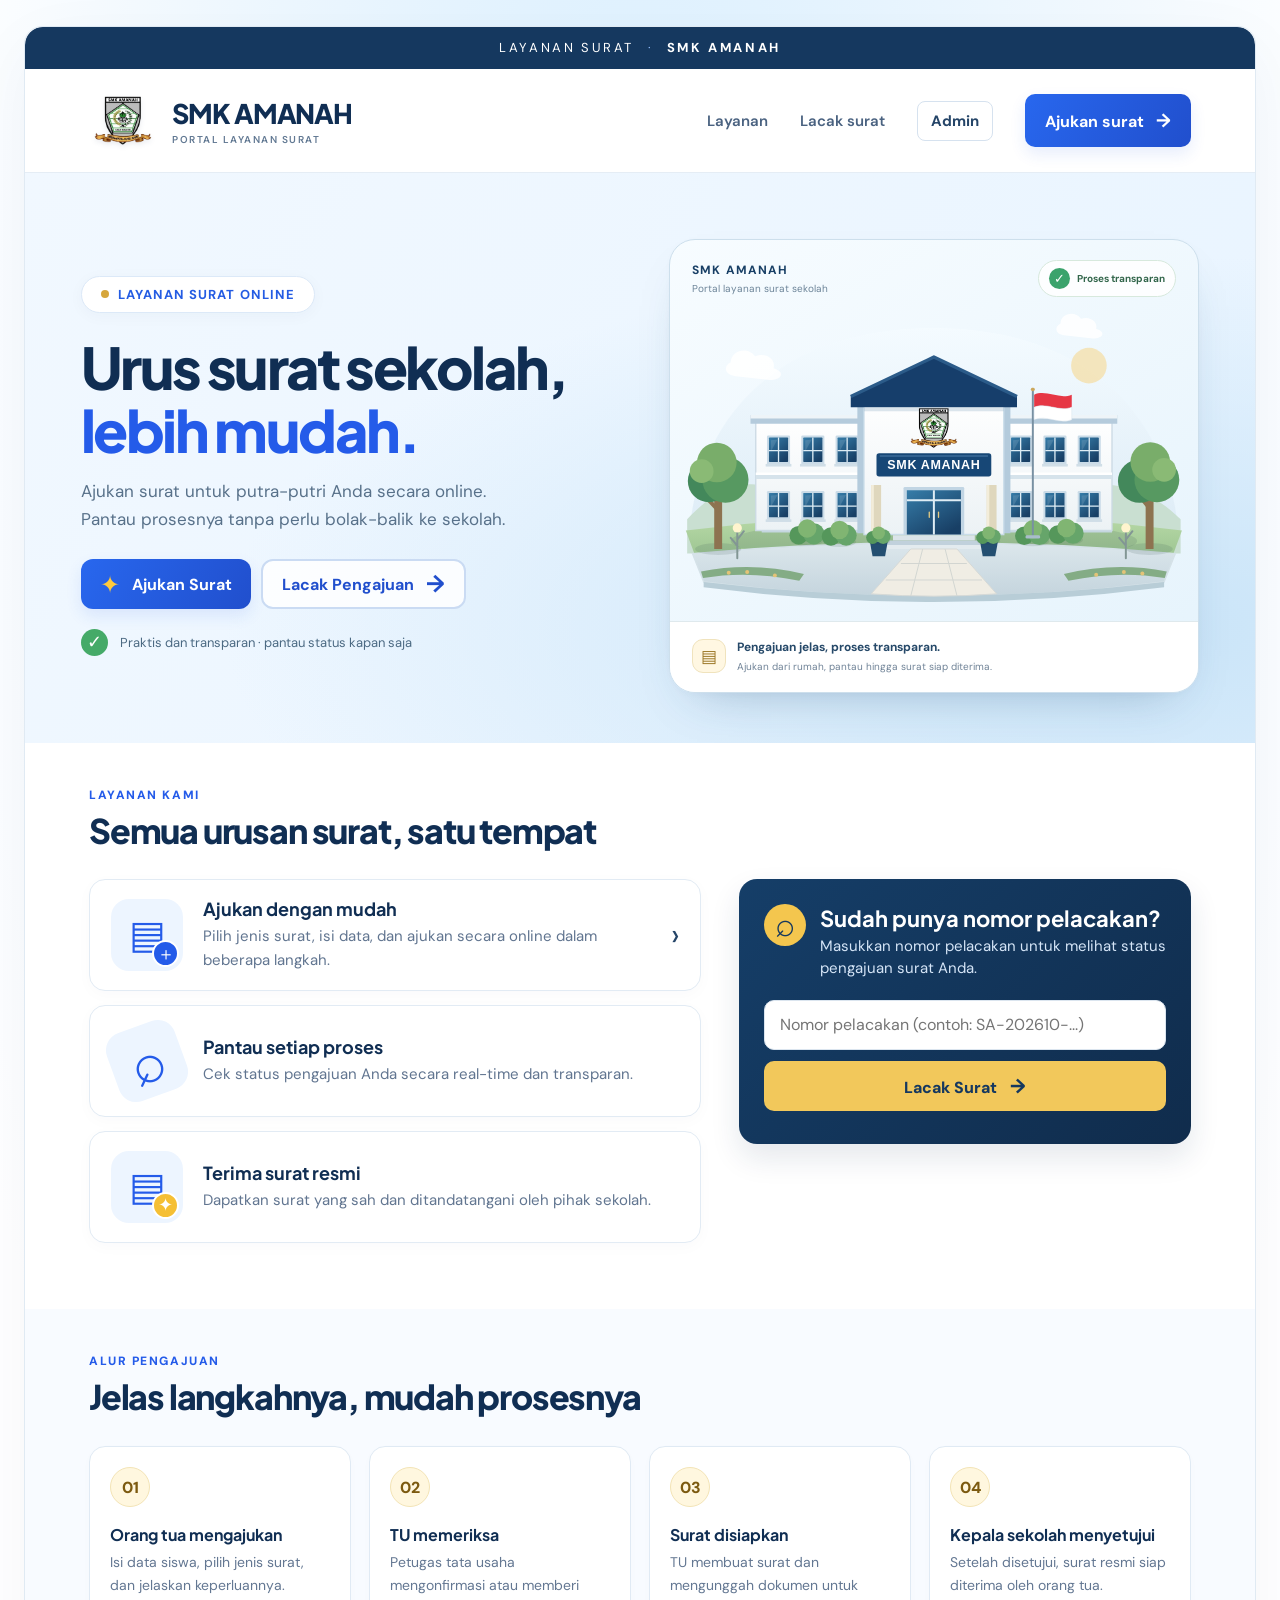
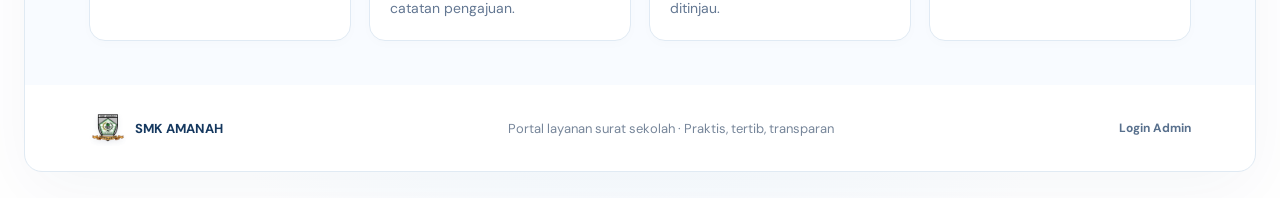
==== index.html @ 830638f3 "Initial school letter portal with role-based staff accounts" ====
<!doctype html>
<html lang="id">
<head>
  <meta charset="utf-8">
  <meta name="viewport" content="width=device-width, initial-scale=1">
  <meta name="theme-color" content="#eef7ff">
  <meta name="description" content="Ajukan dan lacak surat sekolah SMK Amanah secara online.">
  <title>Layanan Surat — SMK Amanah</title>
  <link rel="preconnect" href="https://fonts.googleapis.com">
  <link rel="preconnect" href="https://fonts.gstatic.com" crossorigin>
  <link href="https://fonts.googleapis.com/css2?family=DM+Sans:wght@400;500;600;700&family=Plus+Jakarta+Sans:wght@500;600;700;800&display=swap" rel="stylesheet">
  <link rel="stylesheet" href="styles.css">
  <link rel="stylesheet" href="desktop.css">
  <link rel="stylesheet" href="motion.css?v=20261020-hover1">
  <link rel="stylesheet" href="branding.css">
  <link rel="stylesheet" href="ui.css">
  <link rel="stylesheet" href="campus.css">
  <link rel="stylesheet" href="home-tracking.css?v=20261022-1">
  <script>try{if(sessionStorage.getItem('amanah_brand_intro_v2'))document.documentElement.classList.add('school-intro-skip');else sessionStorage.setItem('amanah_brand_intro_v2','1')}catch(e){}</script>
  <link rel="stylesheet" href="site-loader.css?v=20261019-2">
  <link rel="preload" as="image" href="assets/logo-smk-amanah.png">
  <script src="site-loader.js?v=20261019-2" defer></script>
</head>
<body>
  <div class="school-intro" aria-hidden="true">
    <div class="school-intro-inner">
      <span class="school-intro-kicker">Selamat datang di</span>
      <div class="school-intro-mark"><img src="assets/logo-smk-amanah.png" alt="" width="202" height="202" loading="eager" fetchpriority="high"></div>
      <p class="school-intro-title">SMK AMANAH</p>
      <p class="school-intro-subtitle">PORTAL LAYANAN SURAT</p>
      <div class="school-intro-track"></div>
      <p class="school-intro-caption">Pelayanan mudah, proses transparan.</p>
    </div>
  </div>
  <div class="site-wrap">
    <div class="ribbon">LAYANAN SURAT <span>·</span> <b>SMK AMANAH</b></div>
    <header class="site-header">
      <a class="brand" href="#beranda" aria-label="SMK Amanah, beranda"><span class="school-logo"><img src="assets/logo-smk-amanah.png" alt="Logo SMK Amanah" width="68" height="64"></span><span class="brand-copy"><b>SMK AMANAH</b><small>PORTAL LAYANAN SURAT</small></span></a>
      <button class="menu-toggle" id="menu-toggle" aria-label="Buka menu" aria-expanded="false"><span></span><span></span><span></span></button>
      <nav class="nav-links" id="nav-links"><a href="#layanan">Layanan</a><a href="#lacak">Lacak surat</a><a class="admin-nav-link" href="admin.html">Admin</a><button class="nav-cta" data-open="apply-dialog">Ajukan surat <span>→</span></button></nav>
    </header>

  <main>
      <section class="hero" id="beranda">
        <div class="hero-copy"><span class="pill"><i></i> LAYANAN SURAT ONLINE</span><h1>Urus surat sekolah,<br><em>lebih mudah.</em></h1><p>Ajukan surat untuk putra-putri Anda secara online. Pantau prosesnya tanpa perlu bolak-balik ke sekolah.</p><div class="hero-actions"><button class="button primary" data-open="apply-dialog"><span class="sparkle">✦</span> Ajukan Surat</button><a class="button secondary" href="#lacak">Lacak Pengajuan <span>→</span></a></div><div class="trust"><span>✓</span> Praktis dan transparan · pantau status kapan saja</div></div>
        <div class="hero-art" aria-label="Ilustrasi kampus SMK Amanah">
          <div class="campus-bar">
            <div class="campus-name"><strong>SMK AMANAH</strong><small>Portal layanan surat sekolah</small></div>
            <div class="status-float"><span aria-hidden="true">✓</span><b>Proses transparan</b></div>
          </div>
          <svg class="school" viewBox="0 0 800 490" role="img" aria-labelledby="campus-title campus-description">
            <title id="campus-title">SMK Amanah dengan halaman sekolah dan bendera merah putih</title>
            <desc id="campus-description">Gedung sekolah dengan pepohonan, taman, tangga, dan jalan masuk yang menyatu dengan halaman.</desc>
            <defs>
              <linearGradient id="campus-sky" x2="0" y2="1"><stop stop-color="#f4fbff"/><stop offset="1" stop-color="#dfedf7"/></linearGradient>
              <linearGradient id="campus-wall" x2="0" y2="1"><stop stop-color="#fff"/><stop offset="1" stop-color="#ecf2f5"/></linearGradient>
              <linearGradient id="campus-glass" x2="0.7" y2="1"><stop stop-color="#367da9"/><stop offset="1" stop-color="#183f65"/></linearGradient>
              <linearGradient id="campus-grass" x2="0" y2="1"><stop stop-color="#b8d9a7"/><stop offset="1" stop-color="#89b783"/></linearGradient>
              <linearGradient id="campus-court" x2="0" y2="1"><stop stop-color="#dce7ec"/><stop offset="1" stop-color="#c4d4dd"/></linearGradient>
              <g id="campus-window"><rect width="35" height="44" rx="2" fill="#cadbe7"/><rect x="3" y="3" width="29" height="37" rx="1" fill="url(#campus-glass)"/><path d="M17.5 3v37M3 23h29" stroke="#deedf5" stroke-width="2"/><path d="m6 7 10-1-10 18z" fill="#fff" opacity=".12"/><path d="M-2 45h39" stroke="#d0dee7" stroke-width="4"/></g>
              <g id="campus-shrub"><ellipse cy="8" rx="25" ry="8" fill="#264e34" opacity=".12"/><circle cx="-13" r="14" fill="#55975b"/><circle cx="10" cy="-2" r="16" fill="#66a56a"/><circle cy="-10" r="14" fill="#80b572"/></g>
            </defs>
            <path d="M32 334C58 148 199 47 400 47s342 103 368 287z" fill="url(#campus-sky)"/>
            <circle cx="635" cy="104" r="27" fill="#f6dda1" opacity=".7"/>
            <g fill="#fff" opacity=".85"><path d="M99 120c-16-2-19-15-7-21 0-18 26-25 37-9 17-7 32 5 28 18 19 6 12 18-6 18z"/><path d="M597 58c-13-2-15-13-5-18 0-15 22-20 31-7 14-5 26 5 23 15 16 5 10 15-5 15z"/></g>
            <path d="M26 337c76-80 120-52 191-28 121-43 222-44 338-3 86-35 158-30 219 31v52H26z" fill="#c9dfd1"/>
            <path d="M24 354Q400 307 776 354l-24 65Q400 460 48 419z" fill="url(#campus-grass)"/>
            <ellipse cx="400" cy="370" rx="308" ry="33" fill="#315350" opacity=".14"/>
            <path d="M34 389Q400 356 766 389l-17 43Q400 477 51 432z" fill="url(#campus-court)" stroke="#d5e2e8" stroke-width="2"/>
            <path d="M51 432Q400 474 749 432v8Q400 485 51 440z" fill="#b8cdd7"/>
            <path d="M139 189h531v168H139z" fill="#c3d5df"/>
            <path d="M130 184h540v170H130z" fill="url(#campus-wall)" stroke="#cbdae4" stroke-width="2"/>
            <path d="M122 179h556v13H122z" fill="#b5cbdc"/>
            <path d="M122 179h556v5H122z" fill="#eef4f8"/>
            <path d="M130 272h540" stroke="#d6e3eb" stroke-width="8"/>
            <path d="M130 268h540" stroke="#fff" stroke-width="4"/>
            <g><use href="#campus-window" x="147" y="210"/><use href="#campus-window" x="199" y="210"/><use href="#campus-window" x="251" y="210"/><use href="#campus-window" x="514" y="210"/><use href="#campus-window" x="566" y="210"/><use href="#campus-window" x="618" y="210"/>
            <use href="#campus-window" x="147" y="294"/><use href="#campus-window" x="199" y="294"/><use href="#campus-window" x="251" y="294"/><use href="#campus-window" x="514" y="294"/><use href="#campus-window" x="566" y="294"/><use href="#campus-window" x="618" y="294"/></g>
            <path d="M284 155h232v203H284z" fill="#b4cbdc"/>
            <path d="M294 151h212v209H294z" fill="url(#campus-wall)" stroke="#c9dce9" stroke-width="2"/>
            <path d="m274 151 126-60 126 60v16H274z" fill="#163e6b"/>
            <path d="m274 151 126-60 126 60" fill="none" stroke="#2b5b89" stroke-width="5" stroke-linejoin="round"/>
            <path d="M294 167h212v6H294z" fill="#9bb4c8" opacity=".35"/>
            <image class="building-logo" href="assets/logo-smk-amanah.png" x="352" y="151" width="96" height="96" preserveAspectRatio="xMidYMid meet"/>
            <rect x="313" y="237" width="174" height="35" rx="4" fill="#174776"/>
            <path d="M318 241h164" stroke="#3b6b98" stroke-width="2"/>
            <text x="400" y="261" text-anchor="middle" fill="#fff" font-family="Arial, sans-serif" font-size="19" font-weight="800" letter-spacing="1">SMK AMANAH</text>
            <path d="M305 285h15v75h-15zm175 0h15v75h-15z" fill="#dfd7bd"/>
            <path d="M305 285h4v75h-4zm175 0h4v75h-4z" fill="#f3edda"/>
            <rect x="354" y="288" width="92" height="73" rx="2" fill="#c1d5e4"/>
            <path d="M359 293h82v67h-82z" fill="url(#campus-glass)"/>
            <path d="M400 293v67M359 308h82" stroke="#dfedf5" stroke-width="3"/>
            <path d="M393 326v8m14-8v8" stroke="#e2c981" stroke-width="2" stroke-linecap="round"/>
            <path d="M338 361h124v8H338z" fill="#dbe4e9"/><path d="M330 369h140v7H330z" fill="#c1d1dc"/><path d="M323 376h154v6H323z" fill="#e3ebef"/>
            <path d="M365 382h70l60 68q-95 7-190 0z" fill="#f0ede4" stroke="#d6d9d6" stroke-width="1.5"/>
            <path d="m383 382-18 71m52-71 18 71m-85-49h100m-123 25h146" stroke="#d2d6d2" stroke-width="1.5"/>
            <g><use href="#campus-shrub" x="208" y="361"/><use href="#campus-shrub" x="257" y="363"/><use href="#campus-shrub" x="550" y="362"/><use href="#campus-shrub" x="601" y="360"/></g>
            <g><path d="M303 371h27l-4 22h-19z" fill="#244f71"/><use href="#campus-shrub" x="316" y="365" transform="translate(95 109) scale(.7)"/><path d="M470 371h27l-4 22h-19z" fill="#244f71"/><use href="#campus-shrub" x="483" y="365" transform="translate(145 109) scale(.7)"/></g>
            <g><ellipse cx="73" cy="382" rx="35" ry="9" fill="#315350" opacity=".14"/><path d="M67 288h12v94H67z" fill="#8d7350"/><path d="m73 323-19-20m19 8 17-21" stroke="#8d7350" stroke-width="6" stroke-linecap="round"/><circle cx="59" cy="279" r="32" fill="#43885b"/><circle cx="84" cy="277" r="35" fill="#579961"/><circle cx="71" cy="251" r="30" fill="#79ad6a"/><circle cx="48" cy="264" r="18" fill="#8aba75"/>
            <ellipse cx="727" cy="382" rx="35" ry="9" fill="#315350" opacity=".14"/><path d="M721 288h12v94h-12z" fill="#8d7350"/><path d="m727 320-16-19m16 10 18-20" stroke="#8d7350" stroke-width="6" stroke-linecap="round"/><circle cx="712" cy="279" r="33" fill="#43885b"/><circle cx="738" cy="277" r="34" fill="#579961"/><circle cx="728" cy="250" r="30" fill="#79ad6a"/><circle cx="749" cy="262" r="18" fill="#8aba75"/></g>
            <g class="indonesia-flag" aria-label="Bendera Indonesia merah putih"><path d="M550 142v220" stroke="#7890a2" stroke-width="3"/><circle cx="550" cy="140" r="3" fill="#cba75c"/><path class="flag-red" d="M552 148c19-8 38 8 57 0v19c-19 8-38-8-57 0z" fill="#e63745"/><path class="flag-white" d="M552 167c19-8 38 8 57 0v19c-19 8-38-8-57 0z" fill="#fff" stroke="#d5e1e9" stroke-width=".7"/><rect x="539" y="361" width="22" height="5" rx="2" fill="#a9bdca"/></g>
            <g fill="#779e81"><path d="M102 396v-43m0 24-10-12m10 3 10-13M691 396v-43m0 24-10-12m10 3 10-13" stroke="#829694" stroke-width="3" stroke-linecap="round"/><circle cx="102" cy="350" r="7" fill="#fff4ce"/><circle cx="691" cy="350" r="7" fill="#fff4ce"/></g>
            <path d="M47 416q79-15 156 4l-7 10q-77-16-146-4zm550 4q77-19 156-4l-3 10q-69-12-146 4z" fill="#84ac85"/>
            <g fill="#e4c377"><circle cx="89" cy="418" r="3"/><circle cx="117" cy="417" r="3"/><circle cx="159" cy="422" r="3"/><circle cx="646" cy="421" r="3"/><circle cx="688" cy="417" r="3"/><circle cx="716" cy="419" r="3"/></g>
          </svg>
          <div class="campus-caption"><span aria-hidden="true">▤</span><div><b>Pengajuan jelas, proses transparan.</b><p>Ajukan dari rumah, pantau hingga surat siap diterima.</p></div></div>
        </div>
      </section>

      <section class="services section-pad" id="layanan"><span class="eyebrow">LAYANAN KAMI</span><h2>Semua urusan surat, satu tempat</h2><div class="service-list"><button class="service-card" data-open="apply-dialog"><span class="service-icon">▤<i>＋</i></span><span class="service-text"><b>Ajukan dengan mudah</b><small>Pilih jenis surat, isi data, dan ajukan secara online dalam beberapa langkah.</small></span><span class="chevron">›</span></button><article class="service-card service-info"><span class="service-icon search-icon">⌕</span><span class="service-text"><b>Pantau setiap proses</b><small>Cek status pengajuan Anda secara real-time dan transparan.</small></span></article><article class="service-card service-info"><span class="service-icon seal-icon">▤<i>✦</i></span><span class="service-text"><b>Terima surat resmi</b><small>Dapatkan surat yang sah dan ditandatangani oleh pihak sekolah.</small></span></article></div>
        <form class="track-card" id="lacak-form"><div class="track-heading"><span class="track-icon">⌕</span><div><h3 id="lacak">Sudah punya nomor pelacakan?</h3><p>Masukkan nomor pelacakan untuk melihat status pengajuan surat Anda.</p></div></div><div class="track-row"><label class="sr-only" for="tracking-number">Nomor pelacakan</label><input id="tracking-number" placeholder="Nomor pelacakan (contoh: SA-202610-...)" autocomplete="off" required><button type="submit">Lacak Surat <span>→</span></button></div><p class="track-result" id="track-result" aria-live="polite"></p></form>
        <div class="home-tracking">
<div class="results hidden" id="results">
        <div class="main-column">
          <article class="request-card"><header class="request-title"><span class="document-icon">▤</span><div><h2 id="request-type">Pengajuan Surat</h2><p>Nomor pelacakan: <b id="request-code"></b></p></div><span class="status-pill" id="status-pill"></span></header><div class="request-meta"><div><small>Nama siswa</small><b id="student-name">—</b></div><div><small>Kelas</small><b id="student-class">—</b></div><div><small>Tanggal pengajuan</small><b id="submitted-date">—</b></div><div><small>Keperluan</small><b id="purpose-text">—</b></div></div></article>
          <article class="history-card"><h2>Riwayat Proses</h2><ol class="timeline" id="timeline"></ol></article>
        </div>
        <aside class="side-column"><article class="status-card" id="status-card"><span class="big-check" id="status-symbol">✓</span><h2 id="status-title">Pengajuan sedang diproses</h2><p id="status-description">Tata Usaha akan memeriksa data pengajuan Anda.</p><div class="letter-placeholder" id="letter-placeholder"><span>▤</span><div><b>Surat resmi</b><small>Belum tersedia untuk diunduh</small></div></div><button class="download-button" id="download-button" type="button" disabled>↓ &nbsp; Unduh Surat</button><button class="view-button" id="view-button" type="button" disabled>◉ &nbsp; Lihat Surat</button></article>
          <article class="info-card"><span>▤</span><div><h3 id="note-title">Catatan Tata Usaha</h3><p id="tu-note">Belum ada catatan dari Tata Usaha.</p></div></article>
          <article class="info-card help-card"><span>ⓘ</span><div><h3>Butuh bantuan?</h3><p>Hubungi Tata Usaha sekolah.</p></div><a href="mailto:tu@smkamanah.sch.id?subject=Bantuan%20Pelacakan%20Surat">Hubungi TU</a></article>
          <p class="updated-at" id="updated-at"></p>
        </aside>
      </div>
          <div id="empty-state" class="hidden"></div>
        </div>
      </section>

      <section class="steps section-pad" id="alur"><span class="eyebrow">ALUR PENGAJUAN</span><h2>Jelas langkahnya, mudah prosesnya</h2><div class="step-grid"><article><span>01</span><b>Orang tua mengajukan</b><p>Isi data siswa, pilih jenis surat, dan jelaskan keperluannya.</p></article><article><span>02</span><b>TU memeriksa</b><p>Petugas tata usaha mengonfirmasi atau memberi catatan pengajuan.</p></article><article><span>03</span><b>Surat disiapkan</b><p>TU membuat surat dan mengunggah dokumen untuk ditinjau.</p></article><article><span>04</span><b>Kepala sekolah menyetujui</b><p>Setelah disetujui, surat resmi siap diterima oleh orang tua.</p></article></div></section>
      <footer><div class="footer-brand"><span class="school-logo school-logo--footer"><img src="assets/logo-smk-amanah.png" alt="Logo SMK Amanah" width="68" height="64"></span><b>SMK AMANAH</b></div><span>Portal layanan surat sekolah · Praktis, tertib, transparan</span><a class="admin-link" href="admin.html">Login Admin</a></footer>
    </main>
  </div>

  <script src="app.js?v=20261022-home-track1"></script>
  <script src="pelacakan.js?v=20261022-home-track1"></script>
  <script src="motion.js"></script>
</body>
</html>
---- styles.css ----
:root{font-family:'DM Sans',sans-serif;color:#102e53;background:#eff7ff;font-synthesis:none;text-rendering:optimizeLegibility;--navy:#102e53;--blue:#245be9;--pale:#e4f3ff;--gold:#f7c64e}*{box-sizing:border-box}html{scroll-behavior:smooth}body{margin:0;background:radial-gradient(ellipse at 50% 20%,#d9efff 0,#eff8ff 48%,#fff 82%);color:var(--navy)}button,input,select,textarea{font:inherit}.site-wrap{width:min(100%,900px);margin:auto;background:white;box-shadow:0 0 55px #b4d8f052;min-height:100vh;overflow:hidden}.ribbon{height:42px;background:#15385f;color:#fff;text-align:center;letter-spacing:.2em;font-size:13px;padding:12px}.ribbon span{color:#8fbafa;margin:0 8px}.ribbon b{font-weight:700}.site-header{height:96px;background:#fff;display:flex;align-items:center;justify-content:space-between;padding:0 42px;position:relative;z-index:3}.brand{display:flex;align-items:center;gap:15px;text-decoration:none;color:var(--navy)}.crest{width:59px;height:68px;display:block}.crest svg{width:100%;height:100%;fill:#124b96;stroke:#f0be2e;stroke-width:1.3}.crest-inner{fill:#185ab1;stroke:#fff}.book-line{fill:#fff;stroke:#d7e9ff;stroke-width:1.7}.crest .star{fill:#ffc83d;stroke:none}.brand-copy{display:grid;gap:3px}.brand-copy b{font:800 27px 'Plus Jakarta Sans',sans-serif;letter-spacing:-.04em}.brand-copy small{font-size:12px;letter-spacing:.19em;color:#627993;font-weight:600}.menu-toggle{display:none;border:0;background:none;width:42px;padding:8px;cursor:pointer}.menu-toggle span{height:3px;background:#14385f;border-radius:3px;display:block;margin:6px 0}.nav-links{display:flex;align-items:center;gap:25px}.nav-links>a{color:#4a6280;text-decoration:none;font-size:14px;font-weight:600}.nav-cta{border:0;border-radius:10px;background:#245be9;color:white;font-weight:700;padding:12px 16px;cursor:pointer}.nav-cta span{font-size:19px;margin-left:8px}.hero{background:linear-gradient(140deg,#e8f6ff 0%,#d9efff 65%,#c9e7ff 100%);padding:34px 42px 0;position:relative;min-height:690px;overflow:hidden}.hero-copy{position:relative;z-index:2;max-width:580px}.pill{display:inline-flex;gap:9px;align-items:center;background:#285dec;color:#fff;border-radius:30px;padding:9px 19px;font-size:13px;letter-spacing:.08em;font-weight:700}.pill i{width:8px;height:8px;background:#ffcf43;border-radius:50%}.hero h1{font:800 clamp(42px,7vw,60px)/1.02 'Plus Jakarta Sans',sans-serif;letter-spacing:-.055em;margin:19px 0 13px;color:#102e53}.hero h1 em{font-style:normal;color:#245be9}.hero-copy>p{font-size:19px;line-height:1.5;color:#385777;max-width:465px;margin:0 0 20px}.hero-actions{display:grid;gap:10px;max-width:560px}.button{border:0;text-decoration:none;display:flex;justify-content:center;align-items:center;gap:12px;height:57px;border-radius:14px;font-weight:700;font-size:19px;cursor:pointer}.button.primary{color:white;background:linear-gradient(100deg,#2857e8,#245be9);box-shadow:0 8px 18px #245be92b}.button.secondary{color:#245be9;background:#fff;border:2px solid #2a63f5}.button.secondary span{font-size:24px;line-height:0}.sparkle{color:#ffca3d;font-size:24px}.trust{display:flex;align-items:center;gap:12px;margin-top:17px;color:#385777;font-size:15px}.trust span{height:27px;width:27px;border-radius:50%;display:grid;place-items:center;background:#45aa68;color:white;font-weight:800;font-size:18px}.hero-art{height:320px;position:absolute;bottom:0;left:0;right:0;overflow:hidden}.sun-orb{position:absolute;width:610px;height:310px;left:50%;transform:translateX(-50%);bottom:-95px;border-radius:50% 50% 0 0;background:linear-gradient(#9bd2fb,#ccecff)}.cloud{position:absolute;background:#f6fcff;border-radius:50%;height:24px;width:84px;opacity:.9;z-index:1}.cloud:before,.cloud:after{content:'';position:absolute;background:inherit;border-radius:50%;bottom:7px}.cloud:before{width:34px;height:36px;left:15px}.cloud:after{width:42px;height:28px;left:39px}.cloud-a{left:7%;top:48%}.cloud-b{right:12%;top:36%;transform:scale(.8)}.school{position:absolute;width:min(90%,680px);height:auto;bottom:2px;left:50%;transform:translateX(-50%);z-index:2}.art-ground{position:absolute;bottom:0;height:16px;background:#dce8f1;width:100%;z-index:3}.status-float{position:absolute;z-index:4;right:8%;top:24%;display:flex;gap:9px;align-items:center;background:#fff;padding:12px 15px;border-radius:15px;box-shadow:0 6px 22px #21476b20;transform:rotate(-4deg);font-size:13px}.status-float span{background:#45ad68;color:#fff;border-radius:50%;width:27px;height:27px;display:grid;place-items:center;font-size:17px}.section-pad{padding:35px 35px 28px}.eyebrow{display:block;font-size:13px;color:#245be9;font-weight:800;letter-spacing:.14em}.section-pad h2{font:800 clamp(25px,4vw,36px)/1.15 'Plus Jakarta Sans',sans-serif;letter-spacing:-.04em;margin:7px 0 17px}.service-list{display:grid;gap:12px}.service-card{width:100%;min-height:105px;display:flex;align-items:center;gap:18px;text-align:left;text-decoration:none;color:inherit;background:#fff;border:1px solid #e0eaf5;border-radius:16px;padding:13px 19px;box-shadow:0 5px 14px #12385b0c;cursor:pointer}.service-icon{width:70px;height:70px;flex:none;border-radius:50%;background:#e8f3ff;color:#245be9;display:grid;place-items:center;font-size:39px;position:relative;font-family:Arial}.service-icon i{position:absolute;bottom:4px;right:4px;border-radius:50%;background:#245be9;color:white;font-size:18px;font-style:normal;width:27px;height:27px;display:grid;place-items:center;border:2px solid white}.service-text{display:grid;gap:4px;flex:1}.service-text b{font:700 18px 'Plus Jakarta Sans',sans-serif}.service-text small{font-size:15px;color:#617590;line-height:1.4}.chevron{font-size:32px;color:#254568}.search-icon{font-size:58px;font-family:Arial;transform:rotate(-20deg)}.seal-icon i{background:#f5bf34;color:#fff}.track-card{margin:16px -10px 4px;padding:20px;background:linear-gradient(120deg,#15385f,#0d2b50);border-radius:17px;color:white;box-shadow:0 10px 24px #102e5320}.track-heading{display:flex;align-items:flex-start;gap:14px}.track-icon{flex:none;width:42px;height:42px;border-radius:50%;display:grid;place-items:center;background:#f4c64e;color:#17395e;font-size:34px;line-height:1}.track-heading h3{font:700 21px 'Plus Jakarta Sans',sans-serif;margin:0 0 3px}.track-heading p{margin:0;color:#d5e5f7;font-size:14px}.track-row{display:grid;grid-template-columns:1fr 190px;gap:9px;margin-top:14px}.track-row input{height:44px;padding:0 15px;border:1px solid #dce7f3;border-radius:11px;background:#fff;color:var(--navy);min-width:0}.track-row button{height:44px;border:0;border-radius:11px;background:#f6c548;color:#15385f;font-weight:800;cursor:pointer}.track-row button span{font-size:20px;margin-left:9px}.track-result{margin:8px 0 0;font-size:14px;min-height:0}.steps{padding-top:38px;background:#f8fbff}.step-grid{display:grid;grid-template-columns:repeat(4,1fr);gap:12px}.step-grid article{padding:16px 14px;border:1px solid #e1ebf5;background:#fff;border-radius:14px}.step-grid article>span{width:34px;height:34px;border-radius:50%;display:grid;place-items:center;background:#e7f1ff;color:#245be9;font-weight:800;margin-bottom:12px}.step-grid b{font:700 15px 'Plus Jakarta Sans',sans-serif;display:block}.step-grid p{margin:6px 0 0;color:#637792;font-size:13px;line-height:1.5}footer{padding:23px 35px;display:flex;align-items:center;justify-content:space-between;color:#77869a;font-size:13px}.footer-brand{display:flex;align-items:center;gap:8px;color:#15385f}.small-crest{width:27px;height:27px;display:grid;place-items:center;background:#194f96;color:#ffcb40;border-radius:7px}.modal{border:0;border-radius:20px;width:min(92vw,620px);padding:28px;box-shadow:0 20px 80px #102e5340;color:var(--navy)}.modal::backdrop{background:#102e5380;backdrop-filter:blur(3px)}.modal-head{display:flex;justify-content:space-between;gap:16px;margin-bottom:21px}.modal-head h2,.success-modal h2{font:800 27px 'Plus Jakarta Sans',sans-serif;margin:6px 0}.modal-head p,.success-modal>p{margin:0;color:#657891;font-size:14px;line-height:1.5}.modal-close{border:0;background:#eef4fb;color:#34516f;border-radius:50%;height:36px;width:36px;font-size:25px;cursor:pointer;flex:none}.form-grid{display:grid;grid-template-columns:1fr 1fr;gap:14px}.form-grid label{font-size:13px;font-weight:700;display:grid;gap:6px}.form-grid label.full{grid-column:1/-1}.form-grid input,.form-grid select,.form-grid textarea{width:100%;padding:11px 12px;border:1px solid #d9e4ef;border-radius:9px;outline-color:#4773ef;font-weight:400;color:#173859}.form-grid textarea{resize:vertical}.form-note{color:#77869a;font-size:12px;margin:15px 0}.submit-application{width:100%;height:50px;font-size:16px}.success-modal{text-align:center;max-width:440px;padding:35px;position:relative}.success-modal .modal-close{position:absolute;right:17px;top:17px}.success-mark{width:58px;height:58px;margin:0 auto 15px;border-radius:50%;background:#e5f8ec;color:#35a05e;display:grid;place-items:center;font-size:32px}.success-modal>p{margin:8px 0 15px}.tracking-code{display:block;background:#eef5ff;border:1px dashed #7197ed;padding:14px;border-radius:10px;font-size:21px;letter-spacing:.1em;margin-bottom:14px}.success-modal .button{width:100%;height:48px;font-size:15px;margin-top:9px}.sr-only{position:absolute;width:1px;height:1px;padding:0;margin:-1px;overflow:hidden;clip:rect(0,0,0,0);white-space:nowrap;border:0}.hidden{display:none!important}:focus-visible{outline:3px solid #f2bd3b;outline-offset:3px}@media(max-width:700px){.site-wrap{box-shadow:none}.ribbon{height:38px;padding:11px;font-size:11px}.site-header{height:82px;padding:0 20px}.crest{width:48px;height:56px}.brand{gap:10px}.brand-copy b{font-size:21px}.brand-copy small{font-size:9px;letter-spacing:.15em}.menu-toggle{display:block}.nav-links{display:none;position:absolute;top:80px;left:0;right:0;background:white;padding:16px 22px 20px;box-shadow:0 12px 20px #122f4b18;align-items:stretch;gap:0}.nav-links.open{display:grid}.nav-links>a{padding:12px 0;border-bottom:1px solid #edf1f5}.nav-cta{margin-top:12px}.hero{padding:28px 22px 0;min-height:672px}.hero h1{font-size:clamp(40px,10vw,54px)}.hero-copy>p{font-size:17px}.button{height:53px;font-size:17px}.hero-art{height:278px}.status-float{right:5%;top:20%;padding:8px 10px;font-size:11px}.status-float span{height:23px;width:23px}.sun-orb{width:480px;height:250px}.section-pad{padding:30px 20px 24px}.section-pad h2{font-size:27px}.service-card{min-height:96px;padding:12px;gap:12px}.service-icon{width:57px;height:57px;font-size:32px}.service-icon i{width:23px;height:23px;font-size:15px}.service-text b{font-size:16px}.service-text small{font-size:13px}.track-card{margin:15px 0 3px;padding:17px 14px}.track-heading h3{font-size:18px}.track-heading p{font-size:13px;line-height:1.4}.track-row{grid-template-columns:1fr;gap:8px}.track-row button{height:43px}.step-grid{grid-template-columns:1fr 1fr}.step-grid article{padding:13px 11px}.step-grid b{font-size:14px}footer{padding:20px;gap:12px;align-items:flex-start;flex-direction:column;font-size:12px}}@media(max-width:390px){.hero{min-height:650px}.hero h1{font-size:38px}.trust{font-size:13px}.step-grid{grid-template-columns:1fr}.form-grid{grid-template-columns:1fr}.form-grid label.full{grid-column:auto}.modal{padding:22px}.brand-copy b{font-size:19px}}

.admin-nav-link{padding:9px 13px;border:1px solid #d6e2ef;border-radius:9px;color:#254568!important;font-weight:700!important}.admin-nav-link:hover{border-color:#8eace0;background:#f5f9ff}.nav-links.open .admin-nav-link{margin:9px 0;padding:11px 12px;text-align:center}
---- desktop.css ----
/* Wider layout for laptop and desktop screens; mobile rules remain in styles.css. */
@media (min-width: 1000px) {
  body { padding: 26px 24px; }
  .site-wrap { width: min(100%, 1280px); border-radius: 18px; }
  .ribbon { border-radius: 18px 18px 0 0; }
  .site-header { height: 104px; padding: 0 64px; }
  .nav-links { gap: 32px; }
  .nav-links > a { font-size: 15px; }
  .nav-cta { padding: 14px 20px; }

  .hero { min-height: 610px; padding: 74px 64px 0; }
  .hero-copy { max-width: 540px; }
  .hero h1 { font-size: clamp(58px, 5.4vw, 74px); margin-top: 25px; }
  .hero-copy > p { font-size: 20px; max-width: 455px; margin: 19px 0 24px; }
  .hero-actions { display: flex; gap: 13px; max-width: none; }
  .hero-actions .button { min-width: 220px; padding: 0 24px; }
  .trust { margin-top: 22px; font-size: 16px; }
  .hero-art { left: auto; width: 58%; height: 100%; }
  .sun-orb { width: 770px; height: 400px; bottom: -132px; }
  .school { width: min(100%, 820px); bottom: 6px; }
  .cloud-a { left: 2%; top: 37%; }
  .cloud-b { right: 6%; top: 29%; }
  .status-float { right: 10%; top: 23%; padding: 14px 18px; font-size: 15px; }
  .status-float span { width: 32px; height: 32px; }

  .section-pad { padding: 58px 64px 52px; }
  .section-pad h2 { font-size: 39px; margin-bottom: 25px; }
  .eyebrow { font-size: 14px; }
  .services { display: grid; grid-template-columns: minmax(0, 1.15fr) minmax(370px, .85fr); column-gap: 38px; align-items: start; }
  .services > .eyebrow, .services > h2 { grid-column: 1 / -1; }
  .services > h2 { margin-bottom: 26px; }
  .service-list { grid-column: 1; gap: 14px; }
  .service-card { min-height: 112px; padding: 17px 21px; gap: 20px; }
  .service-icon { width: 72px; height: 72px; }
  .service-text b { font-size: 18px; }
  .service-text small { font-size: 15px; }
  .track-card { grid-column: 2; grid-row: 3; margin: 0; padding: 25px; position: sticky; top: 24px; }
  .track-heading h3 { font-size: 22px; }
  .track-heading p { font-size: 15px; line-height: 1.5; }
  .track-row { grid-template-columns: 1fr; gap: 11px; margin-top: 20px; }
  .track-row input, .track-row button { height: 50px; }

  .steps { padding-top: 55px; padding-bottom: 58px; }
  .steps > h2 { margin-bottom: 28px; }
  .step-grid { grid-template-columns: repeat(4, 1fr); gap: 18px; }
  .step-grid article { min-height: 176px; padding: 20px; }
  .step-grid article > span { width: 40px; height: 40px; margin-bottom: 17px; }
  .step-grid b { font-size: 16px; }
  .step-grid p { font-size: 14px; }
  footer { padding: 25px 64px; }
}

@media (min-width: 1000px) and (max-width: 1150px) {
  .site-header { padding: 0 42px; }
  .hero { padding-left: 48px; }
  .hero-copy { max-width: 485px; }
  .hero-art { width: 54%; }
  .section-pad { padding-left: 48px; padding-right: 48px; }
  .nav-links { gap: 19px; }
}
.admin-link{color:#58708d;text-decoration:none;font-size:12px;font-weight:700}.admin-link:hover{color:#245be9}
---- motion.css ----
/* Shared, low-distraction motion for the letter service. */
:root{scroll-behavior:smooth;scroll-padding-top:22px}
body{animation:page-appear .38s ease-out both}
a,button,[role=button],input,select,textarea,.service-card,.form-card,.request-card,.history-card,.status-card,.info-card,.login-card,.role-card,.list-panel,.detail-panel,.stat-card,.step-grid article,.file-link{transition:color .18s ease,background-color .18s ease,border-color .18s ease,box-shadow .2s ease,transform .2s ease,opacity .2s ease}
button:not(:disabled),[role=button],a.button,.nav-links a,.side-nav a{touch-action:manipulation}
button:not(:disabled):hover,.button:hover,.nav-cta:hover,.track-row button:hover,.login-button:hover,.refresh-button:hover,.approve-button:hover,.send-principal-button:hover{box-shadow:0 3px 12px #12385b1a}
button:not(:disabled):active,.button:active,.role-card:active{box-shadow:inset 0 0 0 1px #102e5326}
a:focus-visible,button:focus-visible,input:focus-visible,select:focus-visible,textarea:focus-visible{outline:3px solid #f2bd3b;outline-offset:3px}
.service-card:not(.service-info):hover,.role-card:hover,.info-card:hover,.step-grid article:hover{border-color:#b4ccee;box-shadow:0 6px 18px #12385b12}
.form-card:focus-within,.login-card:focus-within{box-shadow:0 8px 28px #173a5c10}
.side-nav a,.side-submenu a{transition:background-color .18s ease,transform .18s ease,color .18s ease}
.side-nav a:hover,.side-submenu a:hover{background-color:#ffffff12}
.stepper li span,.status-badge,.status-pill,.big-check,.success-mark,.feedback,.track-result,.action-message{animation:soft-pop .28s ease-out both}
.timeline li,.table-scroll tbody tr{animation:content-in .3s ease-out both}
.step-panel:not([hidden]){animation:panel-in .28s ease-out both}
.nav-links.open{animation:nav-drop .2s ease-out both}
.motion-appearing{animation:content-in .32s ease-out both}
.results:not(.hidden),.empty-state:not(.hidden),.detail-body:not(.hidden),.detail-empty:not(.hidden),.role-options:not(.hidden),#empty-list:not(.hidden){animation:panel-in .28s ease-out both}
.feedback:not(:empty),.track-result:not(:empty),.action-message:not(:empty){animation:content-in .24s ease-out both}
.side-submenu{animation:submenu-in .2s ease-out both;transform-origin:top}
dialog[open]{animation:dialog-in .24s cubic-bezier(.2,.8,.2,1) both}
dialog[open]::backdrop{animation:backdrop-in .2s ease-out both}
.motion-ready .motion-item{opacity:0;transform:translateY(12px);transition:opacity .55s ease,transform .55s cubic-bezier(.2,.75,.25,1)}
.motion-ready .motion-item.motion-visible{opacity:1;transform:none}
.request-card,.status-card,.detail-body{overflow-wrap:anywhere}
@keyframes page-appear{from{opacity:.55}to{opacity:1}}
@keyframes soft-pop{from{opacity:.55;transform:scale(.985)}to{opacity:1;transform:none}}
@keyframes submenu-in{from{opacity:.65;transform:scaleY(.96) translateY(-3px)}to{opacity:1;transform:none}}
@keyframes dialog-in{from{opacity:0;transform:translateY(10px) scale(.99)}to{opacity:1;transform:none}}
@keyframes backdrop-in{from{opacity:0}to{opacity:1}}
@keyframes content-in{from{opacity:0;transform:translateY(7px)}to{opacity:1;transform:none}}
@keyframes panel-in{from{opacity:.5;transform:translateX(5px)}to{opacity:1;transform:none}}
@keyframes nav-drop{from{opacity:0;transform:translateY(-5px)}to{opacity:1;transform:none}}
@media(prefers-reduced-motion:reduce){:root{scroll-behavior:auto}*,*::before,*::after{animation-duration:.01ms!important;animation-iteration-count:1!important;scroll-behavior:auto!important;transition-duration:.01ms!important}.motion-ready .motion-item{opacity:1;transform:none}}
---- branding.css ----
/* Original school logo, shared across the public portal and staff pages. */
.school-logo {
  display: inline-flex;
  align-items: center;
  justify-content: center;
  width: 68px;
  height: 64px;
  flex: none;
  overflow: hidden;
  border: 0;
  border-radius: 0;
  background: transparent;
}
.school-logo img {
  display: block;
  width: 100%;
  height: 100%;
  object-fit: contain;
  transform: scale(1.2);
  filter: drop-shadow(0 2px 2px #102e5318);
}
.school-logo--footer { width: 38px; height: 36px; border-radius: 7px; }
.school-logo--login { width: 64px; height: 60px; }
.side-brand { padding-right: 6px; padding-left: 6px; gap: 10px; }
.side-brand .school-logo { width: 50px; height: 50px; border-radius: 9px; }
.side-brand strong { font-size: 16px; }
@media (max-width: 1050px) {
  .side-brand { gap: 8px; }
  .side-brand .school-logo { width: 42px; height: 44px; }
  .side-brand strong { font-size: 14px; }
}
@media (max-width: 700px) {
  .brand .school-logo { width: 54px; height: 52px; border-radius: 9px; }
  .brand .school-logo--login { width: 60px; height: 56px; }
}
---- ui.css ----
/* Shared finishing touches for the school portal and staff workspace. */
:root { --ui-blue: #245ce3; --ui-ink: #123456; --ui-line: #e3ebf3; }
html { scroll-padding-top: 24px; }
body { -webkit-font-smoothing: antialiased; }
button, a, input, select, textarea { -webkit-tap-highlight-color: transparent; }
:is(button, a, input, select, textarea):focus-visible {
  outline: 3px solid #d8a52f;
  outline-offset: 4px;
}
button:disabled { cursor: wait; opacity: .65; }
.site-wrap { border: 1px solid #e0eaf3; box-shadow: 0 20px 70px #15385f0b; }
.site-header { background: #fff; border-bottom: 1px solid #e5edf5; }
.brand-copy small { font-size: 10px; letter-spacing: .15em; }
.nav-links > a { border-radius: 8px; }
.nav-links > a:hover, .admin-link:hover { color: #245ce3; }
.hero {
  background: radial-gradient(ellipse at 90% 80%, #c9e4f8 0, transparent 58%),
    linear-gradient(125deg, #f1f8ff, #e8f4ff);
}
.pill { background: #fff; color: #245ce3; box-shadow: 0 3px 16px #173a5c09; border: 1px solid #dce9f8; }
.pill i { background: #d6a63b; }
.hero h1 { letter-spacing: -.045em; line-height: 1.1; }
.hero-copy > p { color: #58718a; line-height: 1.65; }
.hero-actions .button { border-radius: 12px; font-size: 16px; }
.button.primary, .nav-cta, .login-button, .btn-primary {
  background: linear-gradient(120deg, #2867ee, #214fcd);
  box-shadow: 0 7px 16px #245ce31c;
}
.button.secondary { background: #ffffffd9; border-color: #cadbf3; color: #214fcd; }
.trust { color: #4c6a83; line-height: 1.5; }
.status-float { border: 1px solid #e4edf5; box-shadow: 0 14px 35px #143e6814; border-radius: 14px; }
.services > .eyebrow, .steps > .eyebrow { letter-spacing: .13em; font-size: 12px; }
.section-pad h2 { line-height: 1.25; letter-spacing: -.035em; }
.service-card { border-radius: 16px; border-color: #e2ebf4; box-shadow: 0 4px 16px #143e6806; }
.service-card.service-info { cursor: default; }
.service-text small { line-height: 1.6; }
.service-icon { border-radius: 18px; background: #edf5ff; }
.track-card { background: linear-gradient(135deg, #153e68, #102c4c); border-radius: 18px; box-shadow: 0 14px 30px #102e531c; }
.track-row input { border-color: #dbe5ef; border-radius: 10px; }
.track-row button { background: #f2c85b; border-radius: 10px; }
.step-grid article { border-radius: 16px; border-color: #e0eaf4; box-shadow: 0 3px 12px #15385f04; }
.step-grid article > span { background: #fff7df; color: #7c5a10; border: 1px solid #f3e4b6; }
.step-grid p { line-height: 1.65; }
.sidebar { background: linear-gradient(165deg, #153b61, #102c4c 70%); }
.side-brand { align-items: center; }
.side-brand > span:last-child { margin-top: 0; }
.side-brand small { font-size: 10px; letter-spacing: .1em; }
.side-nav a, .side-group summary { border-radius: 10px; }
.side-nav a:hover { background-color: #ffffff0c; }
.side-nav a.active { background: linear-gradient(110deg, #2867e9, #2058d3); box-shadow: 0 5px 14px #071c3826; }
.topbar { background: #ffffffd9; border-bottom-color: #e3ebf3; }
.breadcrumbs { font-size: 12px; }
.page-heading h1 { letter-spacing: -.04em; line-height: 1.25; }
.page-heading p { line-height: 1.6; }
.form-card, .request-card, .history-card, .status-card, .info-card,
.search-card, .list-panel, .detail-panel, .stat-card {
  border-radius: 15px;
  border-color: #e1eaf3;
  box-shadow: 0 4px 18px #193e6006;
}
.card-heading { margin-bottom: 18px; }
.card-heading h2 { letter-spacing: -.02em; }
.card-heading p { line-height: 1.6; }
.form-card input:not([type=checkbox]):not([type=file]),
.form-card select, .form-card textarea, .login-form input {
  min-height: 44px;
  border-radius: 9px;
  border-color: #d5e1ed;
  background: #fcfdff;
}
.form-card input:focus, .form-card select:focus, .form-card textarea:focus,
.login-form input:focus, .search-card input:focus, .track-row input:focus {
  border-color: #477de0;
  box-shadow: 0 0 0 3px #245ce310;
  background: #fff;
}
.form-card input::placeholder, .form-card textarea::placeholder { color: #788da3; }
.btn, .login-button, .refresh-button { min-height: 44px; border-radius: 10px; }
.action-bar { box-shadow: 0 -6px 22px #18385c06; }
.upload-zone { border-radius: 12px; background: #f8fbff; }
.login-card { border-radius: 24px; border-color: #e0e8f0; box-shadow: 0 20px 70px #15385f0c; }
.login-card .brand { padding-bottom: 24px; margin-bottom: 24px; border-bottom: 1px solid #edf1f6; }
.login-card .intro { line-height: 1.6; }
.role-card { border-radius: 13px; }
.status-badge, .status-pill { line-height: 1.5; }
.hero-art .school {
  width: 100%;
  max-width: 720px;
  bottom: 18px;
}
@media (min-width: 1000px) {
  .hero { display: grid; grid-template-columns: 1.05fr 1fr; gap: 20px; align-items: center; padding: 54px 56px 38px; min-height: 570px; }
  .hero-copy { max-width: none; min-width: 0; }
  .hero h1 { font-size: clamp(44px, 4.5vw, 62px); margin: 22px 0 16px; }
  .hero-copy > p { font-size: 17px; margin: 0 0 26px; max-width: 440px; }
  .hero-art { position: relative; inset: auto; width: 100%; height: 400px; border-radius: 24px; }
  .hero-art .school { width: 100%; max-width: 720px; bottom: 18px; }
  .sun-orb { width: 560px; height: 280px; bottom: -55px; }
  .hero-actions { flex-wrap: wrap; gap: 10px; }
  .hero-actions .button { min-width: 0; padding: 0 19px; height: 50px; }
  .trust { font-size: 13px; margin-top: 20px; }
  .status-float { top: 9%; right: 8%; font-size: 13px; padding: 12px 15px; }
  .section-pad { padding-top: 44px; padding-bottom: 44px; }
  .section-pad h2 { font-size: 34px; }
}
@media (max-width: 999px) {
  .hero { min-height: 0; padding-bottom: 330px; }
  .hero-art { height: 310px; }
}
@media (max-width: 700px) {
  .site-wrap { border: 0; }
  .hero { padding: 30px 22px 285px; }
  .hero-art { height: 270px; }
  .hero-copy > p { font-size: 16px; }
  .hero h1 { font-size: clamp(36px, 9.5vw, 48px); }
  .hero-actions .button { height: 52px; }
  .trust { font-size: 12px; align-items: center; }
  .service-card { padding: 15px 12px; }
  .section-pad h2 { font-size: 27px; }
  .service-text small { font-size: 13px; }
  .login-card { border-radius: 18px; }
  .breadcrumbs { font-size: 11px; }
}
@media (prefers-reduced-motion: reduce) {
  html { scroll-behavior: auto; }
}
---- campus.css ----
/* A complete campus scene: header, illustration and caption share one panel. */
.hero-art {
  position: relative;
  inset: auto;
  display: flex;
  flex-direction: column;
  width: 100%;
  height: auto;
  min-width: 0;
  overflow: hidden;
  isolation: isolate;
  border: 1px solid #cddfec;
  border-radius: 26px;
  background: linear-gradient(150deg, #f7fcff, #e5f3fc);
  box-shadow: 0 22px 48px -28px #224c715c, 0 2px 6px #224c7105;
}
.campus-bar {
  position: relative;
  z-index: 2;
  display: flex;
  align-items: center;
  justify-content: space-between;
  gap: 12px;
  padding: 20px 22px 0;
}
.campus-name { display: grid; gap: 4px; }
.campus-name strong { color: #183f65; font-size: 12px; letter-spacing: .09em; }
.campus-name small { color: #6c8498; font-size: 10px; }
.hero-art .status-float {
  position: static;
  transform: none;
  gap: 7px;
  padding: 7px 10px;
  border: 1px solid #d7e9dd;
  border-radius: 30px;
  background: #ffffffdb;
  box-shadow: none;
  color: #32664b;
  font-size: 10px;
  white-space: nowrap;
}
.hero-art .status-float span { width: 21px; height: 21px; font-size: 13px; background: #3ba36c; }
.hero-art .school {
  position: relative;
  inset: auto;
  display: block;
  flex: none;
  width: 100%;
  height: auto;
  max-width: none;
  margin: 0;
  transform: none;
}
.motion-ready .hero-art.motion-item.motion-visible:hover { transform: none; }
.campus-caption {
  position: relative;
  display: flex;
  align-items: center;
  gap: 11px;
  padding: 16px 22px 18px;
  background: #fff;
  border-top: 1px solid #dfe9ed;
}
.campus-caption > span {
  display: grid;
  place-items: center;
  width: 34px;
  height: 34px;
  flex: none;
  border: 1px solid #f0e3bd;
  border-radius: 11px;
  background: #fff7e2;
  color: #9a7523;
  font-size: 17px;
}
.campus-caption b { display: block; color: #264969; font-size: 12px; line-height: 1.5; }
.campus-caption p { margin: 3px 0 0; color: #708397; font-size: 10px; line-height: 1.5; }
@media (min-width: 1000px) {
  .hero { column-gap: 32px; }
  .hero-art { height: auto; align-self: center; }
}
@media (max-width: 999px) {
  .hero { display: flex; flex-direction: column; gap: 30px; padding: 34px 30px 30px; }
  .hero-copy { width: 100%; }
  .hero-art { position: relative; inset: auto; width: 100%; max-width: 650px; height: auto; margin-inline: auto; }
}
@media (max-width: 700px) {
  .hero { gap: 26px; padding: 30px 20px 26px; }
  .hero-art { border-radius: 20px; }
  .campus-bar { padding: 16px 14px 0; gap: 8px; }
  .campus-name strong { font-size: 10px; letter-spacing: .06em; }
  .campus-name small { font-size: 9px; }
  .hero-art .status-float { font-size: 9px; padding: 6px 8px; gap: 5px; }
  .hero-art .status-float span { width: 19px; height: 19px; font-size: 12px; }
  .campus-caption { padding: 12px 14px 14px; gap: 9px; }
  .campus-caption b { font-size: 11px; }
  .campus-caption p { font-size: 9px; }
}
---- home-tracking.css ----
/* Tracking results share the homepage without changing the rest of its layout. */
.home-tracking .results{display:grid;grid-template-columns:minmax(0,1.5fr) minmax(320px,.92fr);gap:16px;margin-top:8px;align-items:start}.home-tracking .hidden{display:none!important}.home-tracking .main-column,.home-tracking .side-column{display:grid;gap:16px}.home-tracking .request-card,.home-tracking .history-card,.home-tracking .info-card{background:#fff;border:1px solid #e2eaf3;border-radius:11px;box-shadow:0 4px 14px #17375c0a}.home-tracking .request-card{padding:20px 22px}.home-tracking .request-title{display:flex;align-items:center;gap:17px}.home-tracking .document-icon{width:62px;height:62px;background:#eaf3ff;border:1px solid #d2e4fb;border-radius:9px;display:grid;place-items:center;color:#18559c;font-size:34px;flex:none}.home-tracking .request-title>div{min-width:0;flex:1}.home-tracking .request-title h2{font:800 20px 'Plus Jakarta Sans',sans-serif;margin:0 0 5px}.home-tracking .request-title p{color:#6b809e;margin:0}.home-tracking .request-title p b{color:#405a7b;letter-spacing:.02em}.home-tracking .status-pill{border-radius:30px;background:#fff1d4;color:#99630b;padding:8px 13px;font-weight:700;font-size:12px;white-space:nowrap}.home-tracking .status-pill::before{content:'●';font-size:10px;margin-right:7px}.home-tracking .status-pill.complete{background:#d9f5e3;color:#16864d}.home-tracking .status-pill.rejected{background:#ffe1e3;color:#b02d39}.home-tracking .request-meta{display:grid;grid-template-columns:1.2fr .8fr 1.2fr 1.25fr;border-top:1px solid #dfe8f1;margin-top:18px;padding-top:16px;gap:0}.home-tracking .request-meta div{padding:0 14px;border-right:1px solid #dfe8f1;min-width:0}.home-tracking .request-meta div:first-child{padding-left:0}.home-tracking .request-meta div:last-child{border:0;padding-right:0}.home-tracking .request-meta small{display:block;color:#7285a0;margin-bottom:4px}.home-tracking .request-meta b{display:block;color:#17345b;font-size:13px;line-height:1.4;overflow-wrap:anywhere}.home-tracking .history-card{padding:17px 22px 21px}.home-tracking .history-card h2{font:800 20px 'Plus Jakarta Sans',sans-serif;margin:0 0 16px}.home-tracking .timeline{list-style:none;margin:0;padding:0 0 0 12px}.home-tracking .timeline li{position:relative;display:grid;grid-template-columns:42px 1fr;gap:13px;min-height:79px;padding:0 0 15px}.home-tracking .timeline li:last-child{min-height:36px;padding-bottom:0}.home-tracking .timeline li:not(:last-child)::after{content:'';position:absolute;left:14px;top:31px;bottom:0;width:2px;background:#d8e2ed}.home-tracking .timeline li.completed:not(:last-child)::after{background:#25a263}.home-tracking .timeline .node{width:30px;height:30px;border-radius:50%;display:grid;place-items:center;background:#e9eff6;color:#8799ae;font-size:16px;font-weight:700;z-index:1}.home-tracking .timeline li.completed .node{background:#24a361;color:white}.home-tracking .timeline li.current .node{background:#e3efff;color:#1765e9;border:2px solid #1765e9}.home-tracking .timeline li.rejected .node{background:#ffe4e6;color:#be3542}.home-tracking .timeline b{font-size:14px;display:block;color:#17365c;margin:2px 0 3px}.home-tracking .timeline time{color:#788ba5;font-size:12px;display:block;margin-bottom:4px}.home-tracking .timeline p{margin:0;color:#7185a0;font-size:13px;line-height:1.45}.home-tracking .status-card{padding:22px;border:1px solid #bde8cd;border-radius:11px;background:linear-gradient(140deg,#f0fcf4,#e6f8ed);text-align:center}.home-tracking .big-check{width:58px;height:58px;border-radius:50%;display:grid;place-items:center;margin:0 auto 14px;background:#24a361;color:white;font-size:34px;font-weight:700}.home-tracking .status-card.pending{background:linear-gradient(140deg,#f4f8ff,#e8f2ff);border-color:#d1e2f6}.home-tracking .status-card.pending .big-check{background:#dceaff;color:#1765e9}.home-tracking .status-card.rejected{background:linear-gradient(140deg,#fff5f5,#ffecee);border-color:#f2cbd0}.home-tracking .status-card.rejected .big-check{background:#c9434c;color:#fff}.home-tracking .status-card h2{font:800 20px 'Plus Jakarta Sans',sans-serif;margin:0 0 5px}.home-tracking .status-card>p{color:#7185a0;margin:0 0 18px;line-height:1.5}.home-tracking .letter-placeholder{border:1px solid #dbe5ed;border-radius:9px;background:#fff;min-height:67px;display:flex;align-items:center;gap:13px;text-align:left;padding:11px 14px;margin-bottom:12px}.home-tracking .letter-placeholder>span{width:35px;height:40px;border-radius:7px;background:#eef4fb;color:#315a89;display:grid;place-items:center;font-size:22px}.home-tracking .letter-placeholder div{display:grid;gap:3px}.home-tracking .letter-placeholder small{color:#7a8da7}.home-tracking .download-button,.home-tracking .view-button{width:100%;height:43px;border-radius:8px;font-weight:700;margin-top:7px}.home-tracking .download-button{border:0;background:#0968ed;color:#fff}.home-tracking .view-button{background:white;border:1px solid #1765e9;color:#1765e9}.home-tracking .download-button:disabled,.home-tracking .view-button:disabled{opacity:.48;cursor:not-allowed}.home-tracking .info-card{padding:17px;display:flex;align-items:flex-start;gap:13px}.home-tracking .info-card>span{width:38px;height:38px;background:#edf5ff;color:#1267e8;border-radius:8px;display:grid;place-items:center;font-size:21px;flex:none}.home-tracking .info-card h3{font:700 15px 'Plus Jakarta Sans',sans-serif;margin:3px 0 5px}.home-tracking .info-card p{margin:0;color:#7185a0;font-size:13px;line-height:1.5}.home-tracking .help-card{align-items:center}.home-tracking .help-card a{margin-left:auto;color:#1765e9;border:1px solid #1765e9;background:white;border-radius:7px;padding:9px 11px;text-decoration:none;font-weight:700;font-size:12px;white-space:nowrap}.home-tracking .updated-at{margin:-7px 0 0;color:#788ba5;font-size:12px}

.home-tracking{grid-column:1/-1;min-width:0;margin-top:22px;color:#102e53;font-size:14px;text-align:left}
.home-tracking :is(h2,h3){line-height:1.4;letter-spacing:-.02em}
.home-tracking .request-title h2,.home-tracking .history-card h2,.home-tracking .status-card h2{font-size:20px;margin:0 0 8px}
.home-tracking .request-title p,.home-tracking .letter-placeholder b{overflow-wrap:anywhere}
.home-tracking .request-meta{grid-template-columns:1fr 1fr;gap:14px}
.home-tracking .request-meta div{padding:0;border:0}
.home-tracking .info-card{align-items:flex-start}
.home-tracking .info-card:hover{transform:none;filter:none;box-shadow:0 4px 14px #17375c0a}
.home-tracking .motion-item{animation:none!important;transform:none!important;opacity:1!important;will-change:auto!important}
.home-tracking .results{grid-template-columns:minmax(0,1.25fr) minmax(0,1fr)}
.home-tracking :is(button,a){cursor:pointer}
.home-tracking button:disabled{cursor:not-allowed}
.services .track-card{position:static}
#lacak{scroll-margin-top:28px}
.track-result.error{color:#ffdb9e}
@media(max-width:760px){.home-tracking .results{grid-template-columns:1fr;gap:14px}.home-tracking .request-title{flex-wrap:wrap;gap:11px}.home-tracking .status-pill{margin-left:auto}.home-tracking .request-card,.home-tracking .history-card,.home-tracking .status-card{padding:16px}.home-tracking .request-title h2,.home-tracking .history-card h2,.home-tracking .status-card h2{font-size:17px}.home-tracking .document-icon{width:44px;height:44px;font-size:26px}.home-tracking .request-title p{font-size:12px}.home-tracking .help-card{flex-wrap:wrap}.home-tracking .timeline{padding-left:0}.home-tracking .timeline li{gap:6px}}
---- site-loader.css ----
/* Brand intro: bounded by CSS even if its JavaScript never loads. */
.school-intro{position:fixed;inset:0;z-index:10000;display:grid;place-items:center;overflow:hidden;pointer-events:none;background:radial-gradient(ellipse at 50% 38%,#174c70 0,#102e53 42%,#071d36 100%);color:#fff;font-family:'DM Sans',system-ui,sans-serif;animation:school-intro-fallback 1.65s linear both;contain:layout paint}.school-intro::before{content:"";position:absolute;width:min(80vw,600px);aspect-ratio:1;border:1px solid #ffffff07;border-radius:50%;box-shadow:0 0 0 65px #ffffff03,0 0 0 130px #ffffff02}.school-intro-inner{position:relative;text-align:center;padding:26px;animation:school-intro-enter .55s cubic-bezier(.16,1,.3,1) both}.school-intro-kicker{display:block;color:#e1bb63;font-size:10px;font-weight:700;letter-spacing:.28em;text-transform:uppercase;margin-bottom:22px}.school-intro-mark{width:202px;height:202px;position:relative;margin:0 auto 24px;display:grid;place-items:center}.school-intro-mark::before{content:"";position:absolute;inset:15px;border-radius:50%;background:radial-gradient(circle,#83c5a22e,transparent 70%);box-shadow:0 0 60px #65b68a1c;animation:school-intro-glow 1.2s ease-in-out both}.school-intro-mark::after{content:"";position:absolute;inset:0;border:1px solid #ffffff0c;border-top-color:#ecc66a99;border-right-color:#ecc66a22;border-radius:50%;animation:school-intro-orbit 1.5s cubic-bezier(.3,.1,.3,1) both}.school-intro-mark img{position:relative;z-index:1;display:block;width:202px;height:202px;object-fit:contain;filter:drop-shadow(0 12px 18px #0005);animation:school-intro-logo .75s cubic-bezier(.16,1,.3,1) both}.school-intro-title{font-family:'Plus Jakarta Sans',system-ui,sans-serif;font-size:clamp(23px,5vw,31px);font-weight:800;letter-spacing:.06em;margin:0 0 10px}.school-intro-subtitle{margin:0;color:#c2d7e6;font-size:12px;letter-spacing:.12em}.school-intro-track{position:relative;overflow:hidden;width:110px;height:3px;margin:25px auto 13px;border-radius:5px;background:#ffffff12}.school-intro-track::after{content:"";position:absolute;inset:0;background:linear-gradient(90deg,transparent,#eed18b,#8ed3aa,transparent);transform:translateX(-100%);animation:school-intro-progress .85s ease-in-out 2}.school-intro-caption{font-size:10px;color:#8faec4;margin:0;letter-spacing:.03em}.school-intro.is-leaving{animation:school-intro-exit .28s ease-out both}.school-intro-skip .school-intro{display:none!important}
@keyframes school-intro-enter{from{opacity:0;transform:translateY(14px)}to{opacity:1;transform:none}}
@keyframes school-intro-logo{from{opacity:0;transform:translateY(12px) scale(.85)}to{opacity:1;transform:none}}
@keyframes school-intro-glow{0%{opacity:.35;transform:scale(.85)}65%{opacity:1;transform:scale(1.08)}100%{opacity:.7;transform:scale(1)}}
@keyframes school-intro-orbit{from{transform:rotate(-60deg)}to{transform:rotate(300deg)}}
@keyframes school-intro-progress{to{transform:translateX(100%)}}
@keyframes school-intro-fallback{0%{opacity:0;visibility:visible}13%,76.47%{opacity:1;visibility:visible}100%{opacity:0;visibility:hidden}}
@keyframes school-intro-exit{from{opacity:1;visibility:visible}to{opacity:0;visibility:hidden}}
@keyframes school-intro-copy{from{opacity:0;transform:translateY(9px)}to{opacity:1;transform:none}}
@keyframes school-intro-content-out{from{opacity:1;transform:translateY(0) scale(1);filter:blur(0)}to{opacity:0;transform:translateY(-14px) scale(.96);filter:blur(3px)}}
.school-intro{animation-duration:3.4s}
.school-intro-inner{animation:school-intro-enter 1s cubic-bezier(.16,1,.3,1) both,school-intro-content-out .8s cubic-bezier(.4,0,.2,1) 2.6s forwards}
.school-intro-mark img{animation-duration:1.15s;animation-delay:.12s}
.school-intro-mark::before{animation-duration:2.5s}
.school-intro-mark::after{animation-duration:3.3s}
.school-intro-kicker{animation:school-intro-copy .7s ease .2s both}
.school-intro-title{animation:school-intro-copy .8s cubic-bezier(.16,1,.3,1) .45s both}
.school-intro-subtitle{animation:school-intro-copy .8s ease .65s both}
.school-intro-track,.school-intro-caption{animation:school-intro-copy .7s ease .85s both}
.school-intro-track::after{animation-duration:1.3s;animation-iteration-count:3}
.school-intro.is-leaving{animation:school-intro-exit .8s cubic-bezier(.4,0,.2,1) both}
.school-intro.is-leaving .school-intro-inner{animation:school-intro-content-out .7s cubic-bezier(.4,0,.2,1) both}
@media(max-width:540px){.school-intro-mark,.school-intro-mark img{width:176px;height:176px}.school-intro-kicker{font-size:9px}.school-intro-subtitle{font-size:11px}}
@media(prefers-reduced-motion:reduce){.school-intro{display:none!important}}
@media print{.school-intro{display:none!important}}
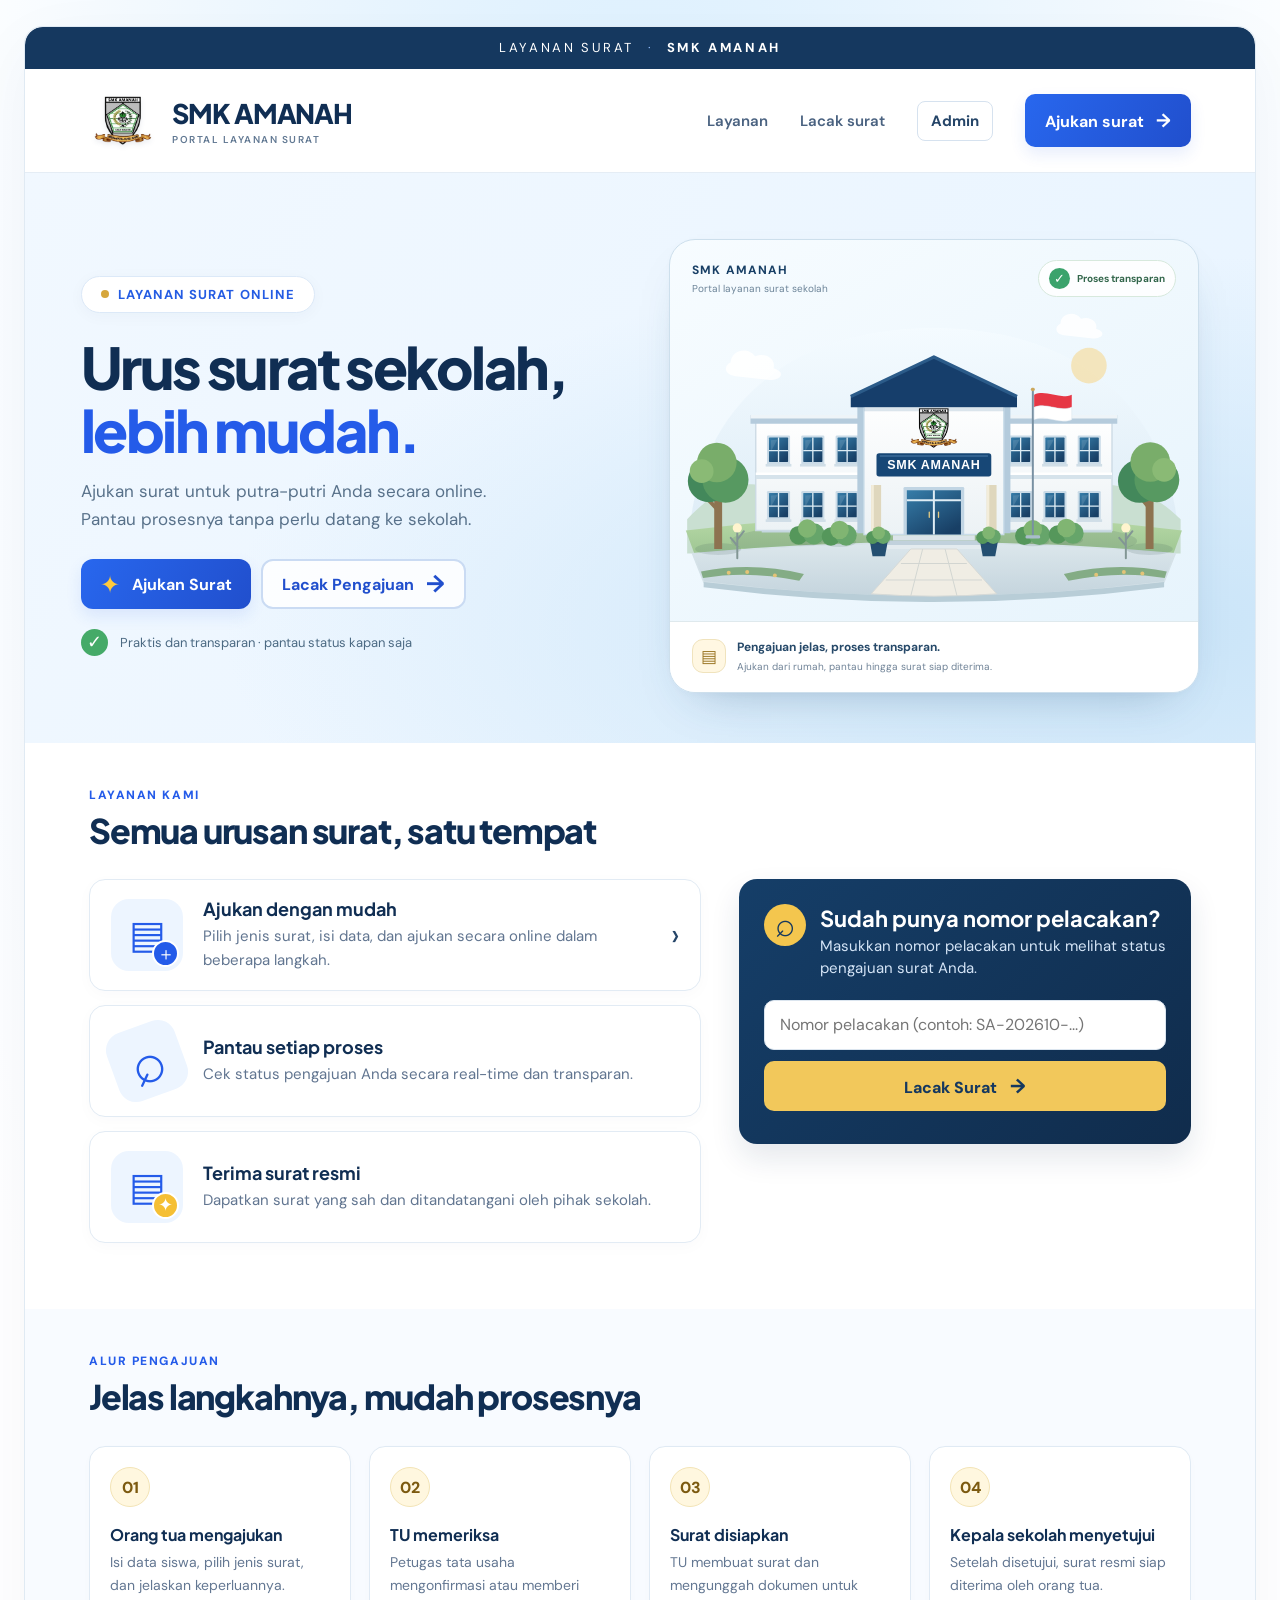
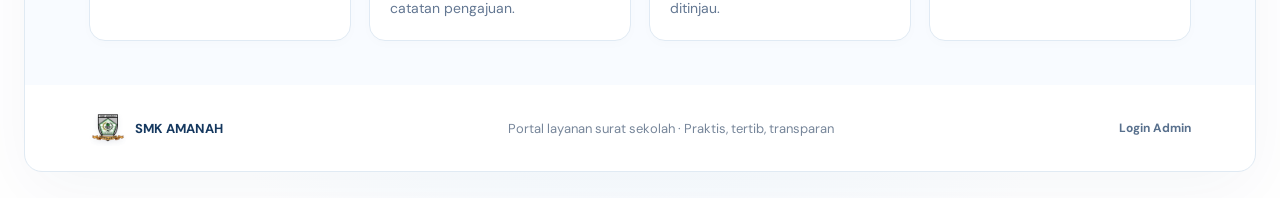
==== commit aebe94cd: "Update homepage tracking description" ====
--- a/index.html
+++ b/index.html
@@ -42,7 +42,7 @@
 
   <main>
       <section class="hero" id="beranda">
-        <div class="hero-copy"><span class="pill"><i></i> LAYANAN SURAT ONLINE</span><h1>Urus surat sekolah,<br><em>lebih mudah.</em></h1><p>Ajukan surat untuk putra-putri Anda secara online. Pantau prosesnya tanpa perlu bolak-balik ke sekolah.</p><div class="hero-actions"><button class="button primary" data-open="apply-dialog"><span class="sparkle">✦</span> Ajukan Surat</button><a class="button secondary" href="#lacak">Lacak Pengajuan <span>→</span></a></div><div class="trust"><span>✓</span> Praktis dan transparan · pantau status kapan saja</div></div>
+        <div class="hero-copy"><span class="pill"><i></i> LAYANAN SURAT ONLINE</span><h1>Urus surat sekolah,<br><em>lebih mudah.</em></h1><p>Ajukan surat untuk putra-putri Anda secara online. Pantau prosesnya tanpa perlu datang ke sekolah.</p><div class="hero-actions"><button class="button primary" data-open="apply-dialog"><span class="sparkle">✦</span> Ajukan Surat</button><a class="button secondary" href="#lacak">Lacak Pengajuan <span>→</span></a></div><div class="trust"><span>✓</span> Praktis dan transparan · pantau status kapan saja</div></div>
         <div class="hero-art" aria-label="Ilustrasi kampus SMK Amanah">
           <div class="campus-bar">
             <div class="campus-name"><strong>SMK AMANAH</strong><small>Portal layanan surat sekolah</small></div>
